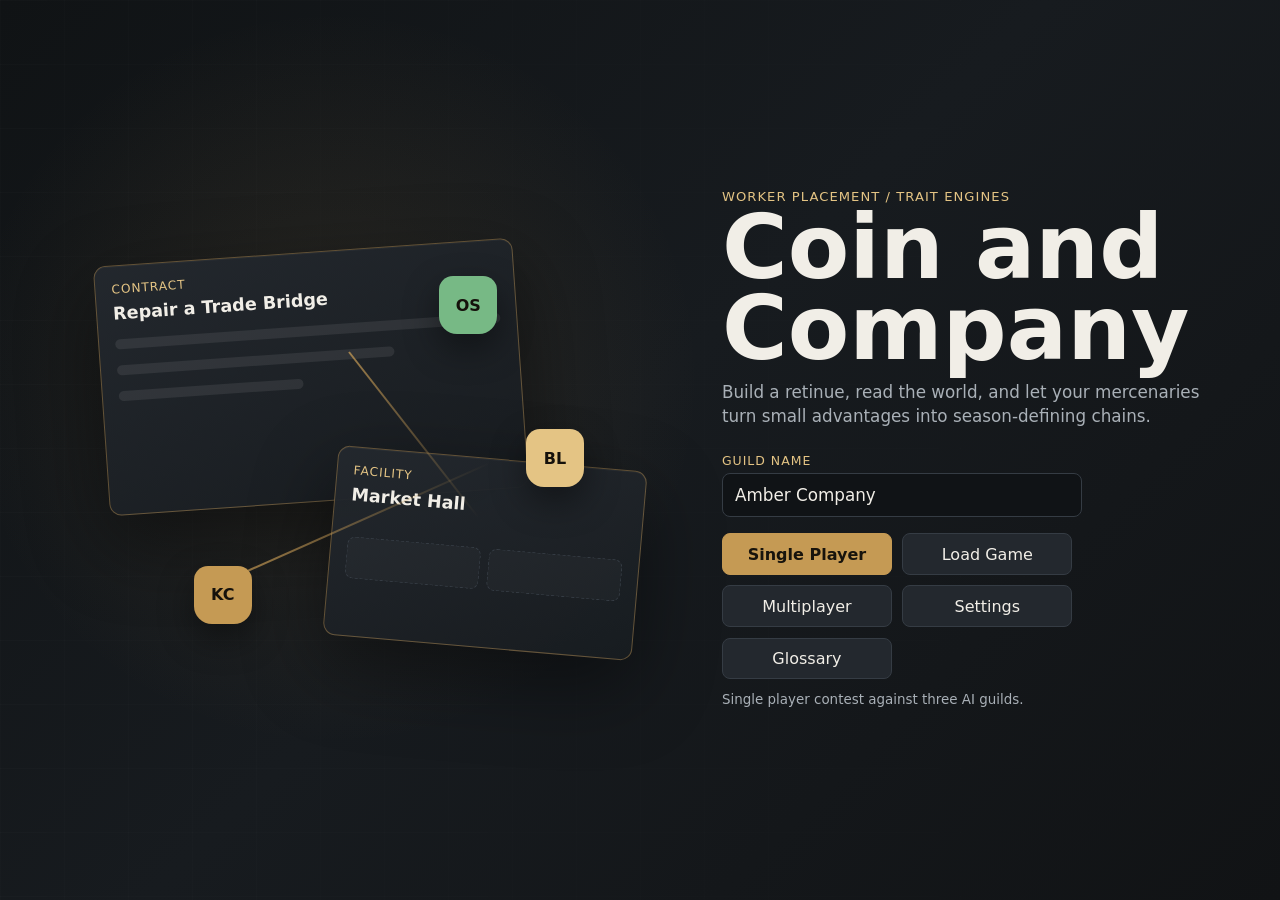
==== index.html @ 24720050 "Initial Coin and Company is a PC based Worker Placement game with engine building mechanics." ====
<!doctype html>
<html lang="en">
<head>
  <meta charset="utf-8">
  <meta name="viewport" content="width=device-width,initial-scale=1">
  <title>Coin and Company</title>
  <link rel="stylesheet" href="style.css">
</head>
<body>
  <section class="entry-screen" id="entryScreen">
    <div class="splash-art" aria-hidden="true">
      <div class="splash-card splash-card-contract">
        <span>Contract</span>
        <strong>Repair a Trade Bridge</strong>
        <i></i><i></i><i></i>
      </div>
      <div class="splash-card splash-card-facility">
        <span>Facility</span>
        <strong>Market Hall</strong>
        <div class="splash-slots"><b></b><b></b></div>
      </div>
      <div class="splash-meeple splash-meeple-a">KC</div>
      <div class="splash-meeple splash-meeple-b">OS</div>
      <div class="splash-meeple splash-meeple-c">BL</div>
      <div class="splash-line splash-line-a"></div>
      <div class="splash-line splash-line-b"></div>
    </div>

    <div class="entry-copy">
      <p class="modal-eyebrow">Worker Placement / Trait Engines</p>
      <h1>Coin and Company</h1>
      <p class="entry-dek">Build a retinue, read the world, and let your mercenaries turn small advantages into season-defining chains.</p>
      <label class="guild-name-field" for="guildNameInput">
        <span>Guild name</span>
        <input id="guildNameInput" type="text" maxlength="28" value="Amber Company" autocomplete="off">
      </label>
      <div class="entry-actions" aria-label="Main menu">
        <button id="singlePlayerBtn" class="primary" type="button">Single Player</button>
        <button id="loadGameBtn" type="button">Load Game</button>
        <button id="multiplayerBtn" type="button">Multiplayer</button>
        <button id="settingsBtn" type="button">Settings</button>
        <button id="glossaryBtn" type="button">Glossary</button>
      </div>
      <p id="entryNote" class="entry-note">Single player contest against three AI guilds.</p>
    </div>

    <div class="entry-panel closed" id="settingsPanel">
      <h2>Settings</h2>
      <div class="settings-list">
        <label>
          <span>AI turn pace</span>
          <select id="aiPaceSelect">
            <option value="250">Fast</option>
            <option value="550" selected>Normal</option>
            <option value="900">Readable</option>
          </select>
        </label>
      </div>
      <p class="entry-note">More settings can live here as the prototype hardens.</p>
    </div>

    <div class="entry-panel closed" id="glossaryPanel">
      <h2>Glossary</h2>
      <div id="glossaryBody" class="glossary-body"></div>
    </div>
  </section>

  <header class="topbar">
    <div class="hud-date">
      <p id="dateLabel">Year 1 - Winter</p>
    </div>
    <div class="hud-center">
      <button id="tavernBtn" class="tavern-button" type="button">Tavern</button>
    </div>
    <div class="top-actions">
      <span id="newGameBtn" class="text-action" role="button" tabindex="0">Menu</span>
    </div>
  </header>

  <main class="board-shell">
    <section class="world-ticker" id="worldGrid"></section>

    <section class="placement-board">
      <section class="panel roster-panel">
        <div class="section-heading">
          <h2>Mercs</h2>
          <span id="humanActionStatus" class="subtle"></span>
        </div>
        <div id="peopleGrid" class="token-grid"></div>
        <div class="recovery-area">
          <div class="recovery-label">Recovery</div>
          <div id="recoveryGrid" class="recovery-slots"></div>
        </div>
      </section>

      <section class="table-board">
        <section class="panel contracts-panel">
          <div id="contractGrid" class="contract-board"></div>
        </section>

        <section class="panel facilities-panel">
          <div id="facilityGrid" class="facility-board"></div>
        </section>
      </section>
    </section>
  </main>

  <aside class="leaderboard-track">
    <div class="leaderboard-head">
      <span>Guilds</span>
      <span id="phaseLabel" class="pill">Setup</span>
    </div>
    <div id="guildGrid" class="guild-grid"></div>
  </aside>

  <button id="advanceBtn" class="primary season-button">Resolve Season</button>

  <section class="detail-overlay closed" id="characterPanel" aria-modal="true" aria-labelledby="characterPanelTitle">
    <div class="detail-modal">
      <div class="tavern-header">
        <div>
          <p class="modal-eyebrow">Mercenary</p>
          <h2 id="characterPanelTitle">Character Sheet</h2>
        </div>
        <span id="characterPanelClose" class="text-action tavern-close" role="button" tabindex="0">Close</span>
      </div>
      <div id="characterPanelBody"></div>
    </div>
  </section>

  <section class="tavern-overlay" id="tavernPanel" aria-modal="true" aria-labelledby="tavernTitle">
    <div class="tavern-modal">
      <div class="tavern-header">
        <div>
          <p id="tavernEyebrow" class="modal-eyebrow">Tavern</p>
          <h2 id="tavernTitle">Choose a Founder</h2>
        </div>
        <span id="tavernClose" class="text-action tavern-close" role="button" tabindex="0">Close</span>
      </div>
      <div id="recruitGrid" class="tavern-grid"></div>
    </div>
  </section>

  <script src="bundle.js"></script>
</body>
</html>
---- style.css ----
:root {
  color-scheme: dark;
  --bg: #111315;
  --panel: #1a1e22;
  --panel-2: #23282e;
  --border: #353c44;
  --text: #f1eee7;
  --muted: #a9b0b7;
  --accent: #c59a54;
  --accent-2: #e4c484;
  --danger: #d56b6b;
  --good: #77b985;
}
* { box-sizing: border-box; }
body { margin: 0; font-family: Inter, system-ui, sans-serif; background: var(--bg); color: var(--text); overflow: hidden; }
button, select { font: inherit; }
button { border: 1px solid var(--border); background: var(--panel-2); color: var(--text); border-radius: 8px; padding: .65rem .85rem; cursor: pointer; }
button:hover:not(:disabled) { border-color: var(--accent); }
button:disabled { opacity: .4; cursor: not-allowed; }
button.primary { background: var(--accent); color: #17130c; border-color: var(--accent); font-weight: 700; }
input { font: inherit; color: var(--text); background: #101316; border: 1px solid var(--border); border-radius: 8px; padding: .68rem .75rem; }
input:focus-visible, select:focus-visible { outline: 1px solid var(--accent); outline-offset: 2px; border-color: var(--accent); }
.entry-screen { position: fixed; inset: 0; z-index: 90; display: grid; grid-template-columns: minmax(360px, 1.1fr) minmax(390px, .9fr); align-items: center; gap: clamp(1.5rem, 4vw, 4rem); padding: clamp(1.25rem, 4vw, 4rem); background: radial-gradient(circle at 26% 42%, rgba(197,154,84,.12), transparent 34%), linear-gradient(135deg, #101315, #171b1f 48%, #111315); overflow: hidden; }
.entry-screen.closed { display: none; }
.entry-screen::before { content: ""; position: absolute; inset: 0; background-image: linear-gradient(rgba(255,255,255,.025) 1px, transparent 1px), linear-gradient(90deg, rgba(255,255,255,.02) 1px, transparent 1px); background-size: 64px 64px; mask-image: linear-gradient(90deg, rgba(0,0,0,.6), rgba(0,0,0,.12)); pointer-events: none; }
.splash-art { position: relative; min-height: min(620px, 72vh); isolation: isolate; }
.splash-card { position: absolute; border: 1px solid rgba(197,154,84,.42); border-radius: 12px; background: linear-gradient(160deg, rgba(35,40,46,.96), rgba(24,28,32,.96)); box-shadow: 0 28px 80px rgba(0,0,0,.45), inset 0 1px 0 rgba(255,255,255,.04); padding: 1rem; }
.splash-card span { display: block; color: var(--accent-2); font-size: .76rem; text-transform: uppercase; letter-spacing: .08em; margin-bottom: .45rem; }
.splash-card strong { display: block; font-size: 1.1rem; line-height: 1.15; }
.splash-card-contract { left: 8%; top: 18%; width: min(420px, 70%); min-height: 250px; transform: rotate(-4deg); }
.splash-card-contract i { display: block; height: 10px; margin-top: 1rem; border-radius: 999px; background: rgba(255,255,255,.08); }
.splash-card-contract i:nth-of-type(2) { width: 72%; }
.splash-card-contract i:nth-of-type(3) { width: 48%; }
.splash-card-facility { right: 5%; bottom: 18%; width: min(310px, 56%); min-height: 190px; transform: rotate(5deg); }
.splash-slots { display: grid; grid-template-columns: repeat(2, 1fr); gap: .55rem; margin-top: 2rem; }
.splash-slots b { height: 42px; border: 1px dashed var(--border); border-radius: 8px; background: rgba(255,255,255,.025); }
.splash-meeple { position: absolute; z-index: 2; display: flex; align-items: center; justify-content: center; width: 58px; height: 58px; border-radius: 14px 14px 18px 18px; color: #15110b; background: var(--accent); font-weight: 900; box-shadow: 0 14px 35px rgba(0,0,0,.42); }
.splash-meeple-a { left: 23%; bottom: 22%; }
.splash-meeple-b { right: 28%; top: 22%; background: #77b985; }
.splash-meeple-c { right: 14%; bottom: 44%; background: #e4c484; }
.splash-line { position: absolute; height: 2px; transform-origin: left center; background: linear-gradient(90deg, rgba(197,154,84,.75), transparent); }
.splash-line-a { left: 31%; bottom: 30%; width: 270px; transform: rotate(-24deg); }
.splash-line-b { right: 18%; top: 34%; width: 210px; transform: rotate(52deg); }
.entry-copy { position: relative; z-index: 1; max-width: 570px; justify-self: start; }
.entry-copy h1 { font-size: clamp(3rem, 7vw, 6.5rem); line-height: .9; margin-bottom: .75rem; }
.entry-dek { color: var(--muted); font-size: 1.05rem; line-height: 1.45; max-width: 35rem; }
.guild-name-field { display: grid; gap: .35rem; margin: 1.5rem 0 1rem; color: var(--accent-2); font-size: .78rem; text-transform: uppercase; letter-spacing: .08em; }
.guild-name-field input { max-width: 360px; font-size: 1.05rem; text-transform: none; letter-spacing: 0; }
.entry-actions { display: grid; grid-template-columns: repeat(2, minmax(0, 170px)); gap: .65rem; margin-top: 1rem; }
.entry-note { color: var(--muted); font-size: .84rem; margin: .8rem 0 0; min-height: 1.2rem; }
.entry-panel { position: absolute; z-index: 2; right: clamp(1rem, 4vw, 4rem); bottom: clamp(1rem, 4vw, 3rem); width: min(560px, calc(100vw - 2rem)); max-height: min(520px, calc(100vh - 2rem)); overflow: auto; border: 1px solid var(--border); border-radius: 12px; background: rgba(23,27,31,.96); box-shadow: 0 22px 70px rgba(0,0,0,.46); padding: 1rem; }
.entry-panel.closed { display: none; }
.entry-panel h2 { font-size: 1rem; margin-bottom: .75rem; color: var(--accent-2); text-transform: uppercase; letter-spacing: .06em; }
.settings-list label { display: flex; align-items: center; justify-content: space-between; gap: 1rem; color: var(--muted); }
.settings-list select { min-width: 150px; border: 1px solid var(--border); border-radius: 8px; background: #101316; color: var(--text); padding: .55rem .65rem; }
.glossary-body { display: grid; gap: .9rem; }
.glossary-body section { border-top: 1px solid rgba(255,255,255,.06); padding-top: .75rem; }
.glossary-body section:first-child { border-top: 0; padding-top: 0; }
.glossary-body h3 { font-size: .88rem; color: var(--accent-2); margin-bottom: .45rem; }
.glossary-body p { color: var(--muted); font-size: .84rem; line-height: 1.35; margin-bottom: .45rem; }
.glossary-body ul { list-style: none; margin: 0; padding: 0; display: grid; grid-template-columns: repeat(2, minmax(0,1fr)); gap: .4rem; }
.glossary-body li { border: 1px solid rgba(255,255,255,.06); border-radius: 8px; background: rgba(255,255,255,.025); padding: .45rem .5rem; }
.glossary-body li strong { display: block; font-size: .78rem; margin-bottom: .16rem; }
.glossary-body li span { display: block; color: var(--muted); font-size: .72rem; line-height: 1.25; }
.topbar { position: sticky; top: 0; z-index: 5; display: grid; grid-template-columns: 1fr auto 1fr; align-items: center; gap: .75rem; min-height: 42px; padding: .28rem .75rem; background: rgba(17,19,21,.96); border-bottom: 1px solid var(--border); }
h1,h2,h3,p { margin-top: 0; }
h1 { margin-bottom: .2rem; font-size: 1.55rem; }
#dateLabel { color: var(--text); margin-bottom: 0; font-weight: 700; font-size: .9rem; }
.hud-date { min-width: 0; }
.hud-center { justify-self: center; }
.top-actions { display: flex; justify-content: flex-end; align-items: center; gap: .5rem; }
.top-actions .text-action { margin: 0; }
.tavern-button { justify-self: center; min-width: 112px; background: var(--panel-2); color: var(--accent-2); font-weight: 700; position: relative; text-transform: uppercase; font-size: .74rem; letter-spacing: .06em; padding: .42rem .7rem; }
.tavern-button.has-new::after { content: ""; position: absolute; right: .55rem; top: .45rem; width: .5rem; height: .5rem; border-radius: 999px; background: var(--danger); box-shadow: 0 0 0 3px rgba(213,107,107,.14); }
.board-shell { height: calc(100vh - 42px); display: grid; grid-template-rows: 34px minmax(0, 1fr); gap: .55rem; padding: .55rem .65rem 4.15rem; overflow: hidden; }
.placement-board { display: grid; grid-template-columns: 72px minmax(840px, 1fr); gap: .55rem; min-height: 0; }
.table-board { display: grid; grid-template-rows: minmax(0, 1fr) 220px; gap: .55rem; min-height: 0; }
.panel { background: var(--panel); border: 1px solid var(--border); border-radius: 10px; padding: 1rem; margin-bottom: 1rem; }
.board-shell .panel { margin-bottom: 0; min-height: 0; overflow: hidden; }
.tavern-overlay { position: fixed; inset: 0; z-index: 30; display: flex; align-items: center; justify-content: center; padding: 1.25rem; background: rgba(7,8,10,.72); backdrop-filter: blur(3px); }
.tavern-overlay.closed { display: none; }
.tavern-modal { width: min(920px, 100%); max-height: min(760px, calc(100vh - 48px)); display: flex; flex-direction: column; background: #171b1f; border: 1px solid var(--accent); border-radius: 12px; box-shadow: 0 24px 80px rgba(0,0,0,.55); padding: 1rem; }
.tavern-header { display: flex; align-items: flex-start; justify-content: space-between; gap: 1rem; padding: .2rem .25rem .9rem; border-bottom: 1px solid var(--border); margin-bottom: .9rem; }
.tavern-header h2 { margin-bottom: 0; font-size: 1.55rem; }
.modal-eyebrow { margin-bottom: .2rem; color: var(--accent-2); font-size: .82rem; text-transform: uppercase; letter-spacing: .08em; }
.tavern-close { margin-top: .15rem; }
.tavern-grid { display: grid; grid-template-columns: repeat(auto-fit, minmax(210px, 1fr)); gap: .75rem; overflow: auto; padding: .1rem .2rem .2rem; }
.tavern-grid .merc-token { min-height: 128px; display: flex; flex-direction: column; gap: .15rem; border-color: rgba(197,154,84,.45); cursor: pointer; }
.tavern-grid .merc-token:hover, .tavern-grid .merc-token:focus-visible { border-color: var(--accent); outline: none; background: #293039; }
.tavern-grid .merc-token strong { font-size: .92rem; text-align: left; }
.tavern-grid .merc-token .token-meta { display: block; text-align: left; }
.tavern-grid .token-meta:last-child { margin-top: auto; color: var(--accent-2); font-weight: 700; }
.section-heading { display: flex; align-items: center; justify-content: space-between; gap: .5rem; margin-bottom: .5rem; }
.section-heading h2 { margin-bottom: 0; font-size: .98rem; }
.subtle { color: var(--muted); font-size: .75rem; }
.pill, .status-badge, .risk-badge, .contract-chip { display: inline-block; border: 1px solid var(--border); border-radius: 999px; padding: .2rem .55rem; font-size: .78rem; color: var(--muted); }
.world-ticker { min-height: 0; display: flex; align-items: center; gap: .55rem; overflow: hidden; border: 1px solid var(--border); border-radius: 999px; background: rgba(255,255,255,.028); padding: .25rem .6rem; }
.world-card { flex: 0 0 auto; display: flex; align-items: center; gap: .4rem; border-right: 1px solid var(--border); padding-right: .65rem; color: var(--muted); font-size: .82rem; white-space: nowrap; }
.world-card:last-child { border-right: 0; }
.world-card strong { color: var(--text); font-size: .82rem; }
.world-card span { color: var(--muted); }
.leaderboard-track { position: fixed; left: .65rem; bottom: .55rem; z-index: 6; width: min(1060px, calc(100vw - 230px)); display: grid; grid-template-columns: 72px minmax(0,1fr); align-items: center; gap: .4rem; padding: .36rem .45rem; background: rgba(17,19,21,.96); border: 1px solid var(--border); border-radius: 8px; box-shadow: 0 10px 28px rgba(0,0,0,.34); }
.leaderboard-head { display: flex; flex-direction: column; gap: .18rem; color: var(--muted); font-size: .68rem; text-transform: uppercase; letter-spacing: .05em; }
.guild-grid { display: grid; grid-template-columns: repeat(4, minmax(0,1fr)); gap: .4rem; }
.guild-card { background: var(--panel-2); border: 1px solid var(--border); border-radius: 8px; padding: .32rem .45rem; min-width: 0; cursor: pointer; }
.guild-card:hover, .guild-card:focus-visible { border-color: var(--accent-2); outline: none; background: #293039; }
.guild-card.human { border-color: var(--accent); }
.guild-card.acting { border-color: var(--accent-2); box-shadow: inset 0 0 0 1px rgba(231,203,135,.38), 0 0 18px rgba(197,154,84,.18); }
.guild-card h3 { margin-bottom: .18rem; font-size: .74rem; white-space: nowrap; overflow: hidden; text-overflow: ellipsis; }
.guild-identity { color: var(--accent-2); font-size: .66rem; line-height: 1; white-space: nowrap; overflow: hidden; text-overflow: ellipsis; margin-bottom: .2rem; }
.guild-score { display: grid; grid-template-columns: repeat(5, minmax(0, 1fr)); gap: .16rem; color: var(--muted); font-size: .66rem; }
.guild-score strong { display: inline; color: var(--text); font-size: .76rem; line-height: 1; margin-right: .1rem; }
.token-grid { display: grid; grid-template-columns: 1fr; align-content: start; gap: .38rem; overflow: auto; min-height: 0; padding-right: .05rem; }
.token-grid.return-drop { border-radius: 8px; transition: background .12s ease, outline-color .12s ease; }
.token-grid.return-drop.over { outline: 1px dashed var(--accent); outline-offset: 3px; background: rgba(197,154,84,.08); }
.merc-token { border: 1px solid var(--border); background: var(--panel-2); border-radius: 8px; padding: .38rem .28rem; cursor: grab; text-align: center; min-height: 46px; }
.merc-token:active { cursor: grabbing; }
.merc-token.assigned { opacity: .62; border-color: var(--accent); }
.merc-token.locked { cursor: default; border-style: solid; opacity: .78; }
.merc-token.dead { opacity: .5; cursor: default; }
.merc-token strong { display: block; font-size: 1.15rem; line-height: 1; }
.merc-token .token-meta { display: none; }
.roster-panel { padding: .5rem .36rem; gap: .45rem; }
.contracts-panel, .facilities-panel, .roster-panel { display: flex; flex-direction: column; }
.contracts-panel, .facilities-panel { padding: .65rem; }
.recovery-area { border-top: 1px solid var(--border); padding-top: .55rem; margin-top: auto; }
.recovery-label { color: var(--muted); font-size: .66rem; text-transform: uppercase; letter-spacing: .05em; margin-bottom: .3rem; }
.recovery-slots { display: grid; grid-template-columns: 1fr; gap: .38rem; }
.recovery-slot { width: 100%; min-height: 46px; aspect-ratio: 1 / .72; border-style: solid; border-radius: 8px; font-weight: 800; color: var(--text); background: var(--panel-2); }
.recovery-slot .slot-worker { display: block; font-size: 1.15rem; line-height: 1; }
.contract-board { display: grid; grid-template-columns: repeat(3, minmax(0, 1fr)); grid-auto-rows: minmax(185px, 1fr); gap: .6rem; overflow: hidden; min-height: 0; }
.facility-board { display: grid; grid-template-columns: repeat(4, minmax(0,1fr)); grid-template-rows: repeat(2, minmax(0, 1fr)); gap: .45rem; overflow: hidden; min-height: 0; }
.contract-tile { position: relative; isolation: isolate; display: flex; flex-direction: column; min-height: 0; background: radial-gradient(circle at 0 0, rgba(var(--pool-a, 197, 154, 84), .16), transparent 42%), radial-gradient(circle at 100% 100%, rgba(var(--pool-b, 197, 154, 84), .13), transparent 46%), var(--panel-2); border: 1px solid rgba(var(--pool-a, 197, 154, 84), .24); border-radius: 10px; padding: .7rem; box-shadow: inset 0 1px 0 rgba(255,255,255,.025); }
.contract-tile::before { content: ""; position: absolute; inset: 0; z-index: -1; border-radius: inherit; background: linear-gradient(135deg, rgba(var(--pool-a, 197, 154, 84), .08), transparent 34%, transparent 66%, rgba(var(--pool-b, 197, 154, 84), .07)); pointer-events: none; }
.facility-tile { display: grid; grid-template-rows: auto auto minmax(0, 1fr); min-height: 0; background: var(--panel-2); border: 1px solid var(--border); border-radius: 10px; padding: .5rem; box-shadow: inset 0 1px 0 rgba(255,255,255,.025); }
.contract-tile h3 { font-size: .92rem; margin-bottom: .12rem; line-height: 1.16; }
.contract-meta { flex: 0 0 auto; display: grid; gap: .22rem; justify-items: end; align-content: start; max-width: 118px; }
.contract-meta .risk-badge, .contract-meta .contract-chip { max-width: 100%; text-align: center; white-space: nowrap; font-size: .7rem; line-height: 1; padding: .22rem .48rem; background: rgba(255,255,255,.025); }
.contract-meta .risk-badge { color: var(--accent-2); border-color: rgba(197,154,84,.38); }
.facility-top { display: flex; align-items: center; justify-content: space-between; gap: .35rem; min-width: 0; }
.facility-top span { color: var(--accent-2); font-size: .72rem; font-weight: 800; }
.facility-tile h3 { font-size: .78rem; line-height: 1.05; min-height: .85rem; margin-bottom: .08rem; white-space: nowrap; overflow: hidden; text-overflow: ellipsis; }
.contract-tile p, .facility-tile p { font-size: .76rem; color: var(--muted); margin-bottom: .36rem; line-height: 1.18; }
.contract-tile .description { display: block; }
.facility-tile p { margin-bottom: .24rem; white-space: nowrap; overflow: hidden; text-overflow: ellipsis; }
.facility-note { color: var(--muted); font-size: .66rem; margin-bottom: .22rem; }
.requirements { font-size: .76rem; color: var(--muted); margin-bottom: .42rem; line-height: 1.2; }
.contract-mini { display: grid; grid-template-columns: repeat(3,1fr); gap: .35rem; font-size: .76rem; color: var(--muted); margin-bottom: .42rem; }
.contract-mini span:last-child { color: var(--accent-2); font-weight: 700; text-align: right; }
.preview-team { color: var(--accent-2); font-size: .72rem; min-height: 1rem; margin: -.2rem 0 .35rem; white-space: nowrap; overflow: hidden; text-overflow: ellipsis; }
.slot-row { display: grid; grid-template-columns: repeat(3, minmax(0,1fr)); gap: .35rem; margin-top: auto; }
.facility-tile .slot-row { grid-template-columns: repeat(2, minmax(0,1fr)); gap: .3rem; }
.facility-tile .worker-slot { min-height: 28px; }
.worker-slot { min-height: 34px; border: 1px dashed var(--border); border-radius: 8px; display: flex; align-items: center; justify-content: center; padding: .22rem; color: var(--muted); font-size: .72rem; text-align: center; background: rgba(255,255,255,.025); }
.worker-slot.over { border-color: var(--accent); background: rgba(197,154,84,.12); }
.worker-slot.locked { border-style: solid; border-color: rgba(197,154,84,.5); }
.slot-worker { color: var(--text); }
.slot-worker[draggable="true"] { cursor: grab; }
.slot-worker[draggable="true"]:active { cursor: grabbing; }
.occupants { display: flex; flex-wrap: wrap; gap: .25rem; margin-top: .45rem; min-height: 1.25rem; }
.occupant-pill { border: 1px solid var(--border); border-radius: 999px; padding: .12rem .4rem; font-size: .72rem; color: var(--muted); }
.detail-overlay { position: fixed; inset: 0; z-index: 35; display: flex; align-items: center; justify-content: center; padding: 1rem; background: rgba(7,8,10,.65); backdrop-filter: blur(2px); }
.detail-overlay.closed { display: none; }
.detail-modal { width: min(720px, 100%); max-height: calc(100vh - 40px); overflow: auto; background: #171b1f; border: 1px solid var(--accent); border-radius: 12px; box-shadow: 0 24px 80px rgba(0,0,0,.55); padding: 1rem; }
.game-card { background: var(--panel-2); border: 1px solid var(--border); border-radius: 10px; padding: .85rem; }
.card-header { display: flex; justify-content: space-between; gap: .75rem; }
.card-header > div:first-child { min-width: 0; }
.card-header h3 { margin-bottom: .2rem; font-size: 1rem; }
.archetype,.contract-type { color: var(--muted); margin-bottom: .5rem; font-size: .88rem; }
.traits { display: flex; flex-wrap: wrap; gap: .35rem; margin: .65rem 0; }
.trait { border-radius: 999px; background: rgba(197,154,84,.12); color: var(--accent-2); padding: .18rem .45rem; font-size: .76rem; }
.trait-choice-grid { display: grid; gap: .5rem; margin-top: .85rem; }
.trait-choice { border: 1px solid var(--border); border-radius: 8px; background: var(--panel-2); padding: .65rem .75rem; cursor: pointer; }
.trait-choice:hover, .trait-choice:focus-visible { border-color: var(--accent); outline: none; }
.trait-choice.keep { color: var(--muted); }
.trait-choice.danger-choice { border-color: rgba(213,107,107,.35); color: #f0b0b0; }
.trait-choice.danger-choice:hover, .trait-choice.danger-choice:focus-visible { border-color: var(--danger); }
.conditions { display: flex; flex-wrap: wrap; gap: .35rem; margin: -.25rem 0 .65rem; }
.condition { border-radius: 999px; background: rgba(213,107,107,.13); color: #f0b0b0; border: 1px solid rgba(213,107,107,.35); padding: .18rem .45rem; font-size: .76rem; }
.has-tip { touch-action: manipulation; }
.has-tip:hover, .has-tip:focus-visible { outline: 1px solid var(--accent); outline-offset: 2px; }
.game-tooltip { position: fixed; z-index: 80; max-width: min(360px, calc(100vw - 24px)); background: #0e1012; color: var(--text); border: 1px solid var(--accent); border-radius: 8px; padding: .7rem .8rem; box-shadow: 0 16px 40px rgba(0,0,0,.45); font-size: .86rem; line-height: 1.35; pointer-events: none; opacity: 0; transform: translateY(4px); transition: opacity .12s ease, transform .12s ease; white-space: pre-line; }
.game-tooltip.visible { opacity: 1; transform: translateY(0); }
.game-tooltip strong { display: block; margin-bottom: .25rem; color: var(--accent-2); }
.stats { display: grid; grid-template-columns: 1fr auto; gap: .25rem .5rem; font-size: .86rem; }
.stats dt { color: var(--muted); }
.stats dd { margin: 0; text-align: right; }
.character-card .stats dd { min-width: 0; max-width: 360px; overflow-wrap: anywhere; }
.guild-inspection-summary { display: grid; grid-template-columns: repeat(5, minmax(0,1fr)); gap: .35rem; color: var(--muted); font-size: .78rem; }
.guild-inspection-summary span { border: 1px solid rgba(255,255,255,.06); border-radius: 8px; background: rgba(255,255,255,.025); padding: .45rem .5rem; }
.guild-inspection-summary strong { display: block; color: var(--text); font-size: 1rem; line-height: 1; margin-bottom: .12rem; }
.guild-inspection-meta { display: flex; flex-wrap: wrap; gap: .4rem; margin: .65rem 0 .75rem; color: var(--accent-2); font-size: .78rem; }
.guild-inspection-meta span { border: 1px solid rgba(197,154,84,.26); border-radius: 999px; padding: .14rem .45rem; background: rgba(197,154,84,.08); }
.guild-roster-list { display: grid; gap: .45rem; }
.guild-roster-row { display: grid; grid-template-columns: minmax(0,1fr) minmax(120px, 32%); gap: .65rem; align-items: start; border: 1px solid var(--border); border-radius: 8px; background: rgba(255,255,255,.025); padding: .55rem .6rem; cursor: pointer; }
.guild-roster-row:hover, .guild-roster-row:focus-visible { border-color: var(--accent); background: #293039; outline: none; }
.guild-roster-row.dead { opacity: .62; }
.guild-roster-row strong { display: block; font-size: .9rem; margin-bottom: .12rem; }
.guild-roster-row p { margin: 0; color: var(--muted); font-size: .78rem; line-height: 1.2; }
.guild-row-traits { display: flex; flex-wrap: wrap; gap: .25rem; margin-top: .38rem; }
.guild-row-traits .trait { font-size: .7rem; padding: .14rem .38rem; }
.guild-roster-conditions { margin-top: .38rem !important; color: #f0b0b0 !important; }
.guild-roster-status { color: var(--accent-2); font-size: .76rem; line-height: 1.25; text-align: right; overflow-wrap: anywhere; }
.history { color: var(--muted); font-size: .82rem; margin: .7rem 0 0; }
.engine-rules, .dismissal-actions { margin-top: .85rem; border-top: 1px solid var(--border); padding-top: .75rem; }
.engine-rules h4, .dismissal-actions h4 { margin: 0 0 .55rem; font-size: .86rem; color: var(--accent-2); text-transform: uppercase; letter-spacing: .05em; }
.dismissal-actions p { color: var(--muted); font-size: .8rem; line-height: 1.25; margin-bottom: .55rem; }
.engine-rule { border: 1px solid rgba(255,255,255,.06); border-radius: 8px; background: rgba(255,255,255,.025); padding: .55rem .6rem; margin-bottom: .45rem; }
.engine-rule strong { display: block; font-size: .84rem; color: var(--text); }
.engine-rule span { display: block; color: var(--accent-2); font-size: .72rem; margin: .12rem 0 .22rem; }
.engine-rule p { margin: 0; color: var(--muted); font-size: .8rem; line-height: 1.25; }
.recap-card .history { margin-top: 0; color: var(--text); }
.recap-pills { display: flex; flex-wrap: wrap; gap: .35rem; margin: .65rem 0; }
.recap-pills span { border: 1px solid rgba(197,154,84,.45); border-radius: 999px; color: var(--accent-2); padding: .16rem .45rem; font-size: .75rem; }
.recap-list { display: grid; gap: .45rem; margin-top: .65rem; }
.recap-line { margin: 0; padding: .5rem .6rem; border-left: 3px solid var(--border); background: rgba(255,255,255,.03); border-radius: 6px; font-size: .82rem; line-height: 1.25; }
.recap-line span { display: block; color: var(--muted); font-size: .7rem; margin-bottom: .16rem; }
.recap-line.good { border-left-color: var(--good); }
.recap-line.bad { border-left-color: var(--danger); }
.recap-line.train, .recap-line.rest { border-left-color: var(--accent); }
.empty { color: var(--muted); font-style: italic; }
.text-action { color: var(--accent-2); cursor: pointer; margin: .6rem 0 0; font-size: .86rem; }
.text-action:hover, .text-action:focus-visible { text-decoration: underline; outline: none; }
.season-button { position: fixed; right: .65rem; bottom: .55rem; z-index: 7; min-width: 190px; min-height: 48px; box-shadow: 0 12px 36px rgba(0,0,0,.38); }
@media (max-width: 1100px) { body { overflow: auto; } .entry-screen { grid-template-columns: 1fr; align-content: start; overflow: auto; } .splash-art { min-height: 320px; order: 2; opacity: .85; } .entry-copy { order: 1; } .entry-panel { position: relative; right: auto; bottom: auto; width: 100%; order: 3; } .topbar { grid-template-columns: 1fr auto 1fr; position: static; } .hud-center, .top-actions { justify-self: stretch; justify-content: center; } .board-shell { height: auto; overflow: visible; padding-bottom: 1rem; } .placement-board { grid-template-columns: 1fr; } .table-board { grid-template-rows: auto auto; } .guild-grid { grid-template-columns: repeat(2,1fr); } .contract-board, .facility-board { grid-template-columns: 1fr; overflow: visible; } .leaderboard-track { position: static; width: auto; margin: .75rem; grid-template-columns: 1fr; } .season-button { position: static; width: calc(100% - 1.5rem); margin: 0 .75rem .75rem; } }
@media (max-width: 620px) { .entry-actions { grid-template-columns: 1fr; } .entry-copy h1 { font-size: 3.2rem; } .splash-art { display: none; } .glossary-body ul { grid-template-columns: 1fr; } .guild-grid { grid-template-columns: 1fr; } .world-ticker { overflow: auto; border-radius: 10px; } .topbar { gap: .5rem; } }
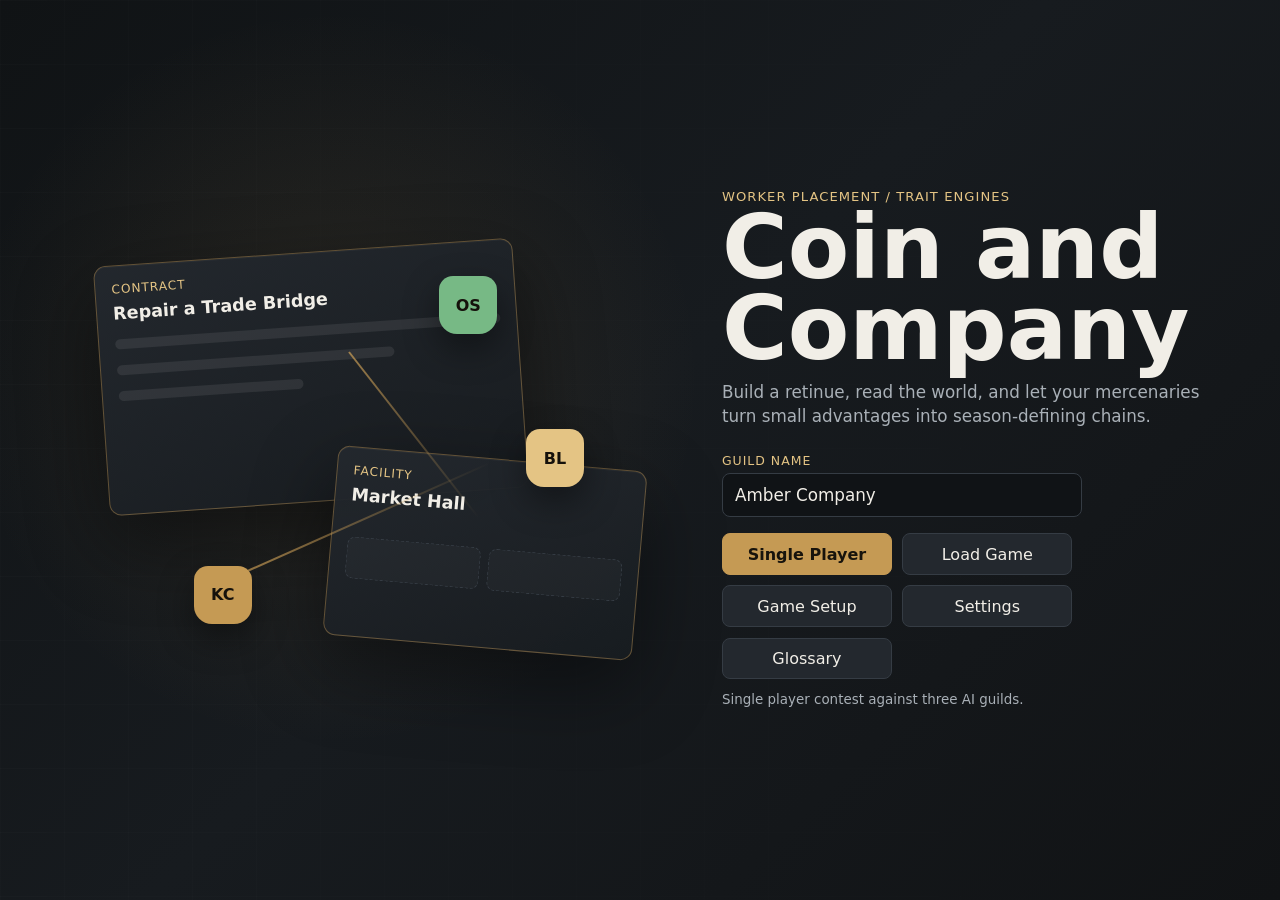
==== commit 1e7e7f36: "Huge Refactor Game Design pivot" ====
--- a/index.html
+++ b/index.html
@@ -37,11 +37,49 @@
       <div class="entry-actions" aria-label="Main menu">
         <button id="singlePlayerBtn" class="primary" type="button">Single Player</button>
         <button id="loadGameBtn" type="button">Load Game</button>
-        <button id="multiplayerBtn" type="button">Multiplayer</button>
+        <button id="multiplayerBtn" type="button">Game Setup</button>
         <button id="settingsBtn" type="button">Settings</button>
         <button id="glossaryBtn" type="button">Glossary</button>
       </div>
       <p id="entryNote" class="entry-note">Single player contest against three AI guilds.</p>
+    </div>
+
+    <div class="entry-panel closed" id="gameSetupPanel">
+      <div class="setup-head">
+        <h2>Game Setup</h2>
+        <button id="startCustomGameBtn" class="primary" type="button">Start Game</button>
+      </div>
+      <div class="setup-controls">
+        <label>
+          <span>Format</span>
+          <select id="setupModeSelect">
+            <option value="ffa">FFA</option>
+            <option value="teams">Teams</option>
+          </select>
+        </label>
+        <label>
+          <span>Players</span>
+          <select id="setupPlayerCountSelect">
+            <option value="2">2</option>
+            <option value="3">3</option>
+            <option value="4" selected>4</option>
+            <option value="5">5</option>
+            <option value="6">6</option>
+            <option value="7">7</option>
+            <option value="8">8</option>
+          </select>
+        </label>
+        <label>
+          <span>Contracts</span>
+          <select id="setupContractSelect">
+            <option value="0.75">Tight</option>
+            <option value="1" selected>Normal</option>
+            <option value="1.25">Open</option>
+          </select>
+        </label>
+      </div>
+      <div id="setupPlayerRows" class="setup-player-list"></div>
+      <p id="setupSummary" class="entry-note"></p>
     </div>
 
     <div class="entry-panel closed" id="settingsPanel">
@@ -79,6 +117,7 @@
 
   <main class="board-shell">
     <section class="world-ticker" id="worldGrid"></section>
+    <section class="ai-activity-strip" id="aiActivityStrip" aria-live="polite"></section>
 
     <section class="placement-board">
       <section class="panel roster-panel">
@@ -113,14 +152,19 @@
     <div id="guildGrid" class="guild-grid"></div>
   </aside>
 
+  <div id="aiThinking" class="ai-thinking closed" role="status" aria-live="polite">
+    <span class="ai-thinking-spinner" aria-hidden="true"></span>
+    <span class="ai-thinking-copy">AI thinking...</span>
+  </div>
   <button id="advanceBtn" class="primary season-button">Resolve Season</button>
 
   <section class="detail-overlay closed" id="characterPanel" aria-modal="true" aria-labelledby="characterPanelTitle">
     <div class="detail-modal">
       <div class="tavern-header">
         <div>
-          <p class="modal-eyebrow">Mercenary</p>
+          <p id="characterPanelEyebrow" class="modal-eyebrow">Mercenary</p>
           <h2 id="characterPanelTitle">Character Sheet</h2>
+          <p id="characterPanelSubtitle" class="modal-subtitle"></p>
         </div>
         <span id="characterPanelClose" class="text-action tavern-close" role="button" tabindex="0">Close</span>
       </div>
@@ -141,6 +185,6 @@
     </div>
   </section>
 
-  <script src="bundle.js"></script>
+  <script type="module" src="bundle.js"></script>
 </body>
 </html>
--- a/style.css
+++ b/style.css
@@ -10,6 +10,8 @@
   --accent-2: #e4c484;
   --danger: #d56b6b;
   --good: #77b985;
+  --merc-token-width: 58px;
+  --merc-token-height: 46px;
 }
 * { box-sizing: border-box; }
 body { margin: 0; font-family: Inter, system-ui, sans-serif; background: var(--bg); color: var(--text); overflow: hidden; }
@@ -53,6 +55,16 @@
 .entry-panel h2 { font-size: 1rem; margin-bottom: .75rem; color: var(--accent-2); text-transform: uppercase; letter-spacing: .06em; }
 .settings-list label { display: flex; align-items: center; justify-content: space-between; gap: 1rem; color: var(--muted); }
 .settings-list select { min-width: 150px; border: 1px solid var(--border); border-radius: 8px; background: #101316; color: var(--text); padding: .55rem .65rem; }
+.setup-head { display: flex; align-items: center; justify-content: space-between; gap: .75rem; margin-bottom: .75rem; }
+.setup-head h2 { margin-bottom: 0; }
+.setup-controls { display: grid; grid-template-columns: repeat(3, minmax(0,1fr)); gap: .55rem; margin-bottom: .75rem; }
+.setup-controls label { display: grid; gap: .25rem; color: var(--muted); font-size: .72rem; text-transform: uppercase; letter-spacing: .06em; }
+.setup-controls select, .setup-player-row select { width: 100%; min-width: 0; border: 1px solid var(--border); border-radius: 8px; background: #101316; color: var(--text); padding: .5rem .55rem; }
+.setup-player-list { display: grid; gap: .4rem; }
+.setup-player-row { display: grid; grid-template-columns: 34px minmax(120px, 1.2fr) minmax(72px, .55fr) minmax(82px, .65fr) minmax(94px, .75fr) minmax(120px, .95fr); gap: .35rem; align-items: center; border: 1px solid rgba(255,255,255,.07); border-radius: 8px; background: rgba(255,255,255,.025); padding: .4rem; }
+.setup-player-row strong { color: var(--accent-2); font-size: .76rem; text-align: center; }
+.setup-player-row input { min-width: 0; padding: .5rem .55rem; }
+.setup-player-row select:disabled { opacity: .5; }
 .glossary-body { display: grid; gap: .9rem; }
 .glossary-body section { border-top: 1px solid rgba(255,255,255,.06); padding-top: .75rem; }
 .glossary-body section:first-child { border-top: 0; padding-top: 0; }
@@ -72,9 +84,9 @@
 .top-actions .text-action { margin: 0; }
 .tavern-button { justify-self: center; min-width: 112px; background: var(--panel-2); color: var(--accent-2); font-weight: 700; position: relative; text-transform: uppercase; font-size: .74rem; letter-spacing: .06em; padding: .42rem .7rem; }
 .tavern-button.has-new::after { content: ""; position: absolute; right: .55rem; top: .45rem; width: .5rem; height: .5rem; border-radius: 999px; background: var(--danger); box-shadow: 0 0 0 3px rgba(213,107,107,.14); }
-.board-shell { height: calc(100vh - 42px); display: grid; grid-template-rows: 34px minmax(0, 1fr); gap: .55rem; padding: .55rem .65rem 4.15rem; overflow: hidden; }
+.board-shell { height: calc(100vh - 42px); display: grid; grid-template-rows: 34px 44px minmax(0, 1fr); gap: .55rem; padding: .55rem .65rem 6.35rem; overflow: hidden; }
 .placement-board { display: grid; grid-template-columns: 72px minmax(840px, 1fr); gap: .55rem; min-height: 0; }
-.table-board { display: grid; grid-template-rows: minmax(0, 1fr) 220px; gap: .55rem; min-height: 0; }
+.table-board { display: grid; grid-template-rows: minmax(0, 1fr) 200px; gap: .55rem; min-height: 0; }
 .panel { background: var(--panel); border: 1px solid var(--border); border-radius: 10px; padding: 1rem; margin-bottom: 1rem; }
 .board-shell .panel { margin-bottom: 0; min-height: 0; overflow: hidden; }
 .tavern-overlay { position: fixed; inset: 0; z-index: 30; display: flex; align-items: center; justify-content: center; padding: 1.25rem; background: rgba(7,8,10,.72); backdrop-filter: blur(3px); }
@@ -90,6 +102,13 @@
 .tavern-grid .merc-token strong { font-size: .92rem; text-align: left; }
 .tavern-grid .merc-token .token-meta { display: block; text-align: left; }
 .tavern-grid .token-meta:last-child { margin-top: auto; color: var(--accent-2); font-weight: 700; }
+.founder-world-intro { grid-column: 1 / -1; border-bottom: 1px solid var(--border); padding: .1rem .1rem .9rem; margin-bottom: .1rem; }
+.founder-world-intro h3 { font-size: 1.28rem; margin-bottom: .35rem; color: var(--text); }
+.founder-world-intro h4 { margin-top: .65rem; margin-bottom: 0; color: var(--accent-2); font-size: .86rem; text-transform: uppercase; letter-spacing: .06em; }
+.founder-world-intro p { color: var(--muted); line-height: 1.35; margin-bottom: .42rem; max-width: 78ch; }
+.founder-world-intro strong { color: var(--text); }
+.world-pressure-list { display: flex; flex-wrap: wrap; gap: .32rem; margin: .55rem 0 .5rem; }
+.world-pressure-list span { border: 1px solid rgba(255,255,255,.08); border-radius: 999px; padding: .16rem .45rem; color: var(--muted); background: rgba(255,255,255,.025); font-size: .72rem; }
 .section-heading { display: flex; align-items: center; justify-content: space-between; gap: .5rem; margin-bottom: .5rem; }
 .section-heading h2 { margin-bottom: 0; font-size: .98rem; }
 .subtle { color: var(--muted); font-size: .75rem; }
@@ -99,7 +118,19 @@
 .world-card:last-child { border-right: 0; }
 .world-card strong { color: var(--text); font-size: .82rem; }
 .world-card span { color: var(--muted); }
-.leaderboard-track { position: fixed; left: .65rem; bottom: .55rem; z-index: 6; width: min(1060px, calc(100vw - 230px)); display: grid; grid-template-columns: 72px minmax(0,1fr); align-items: center; gap: .4rem; padding: .36rem .45rem; background: rgba(17,19,21,.96); border: 1px solid var(--border); border-radius: 8px; box-shadow: 0 10px 28px rgba(0,0,0,.34); }
+.ai-activity-strip { min-height: 0; display: flex; align-items: stretch; gap: .45rem; overflow: hidden; }
+.ai-activity-item { flex: 1 1 0; min-width: 0; display: grid; grid-template-columns: auto minmax(0, 1fr); grid-template-rows: 1fr 1fr; gap: .02rem .42rem; align-items: center; border: 1px solid rgba(255,255,255,.07); border-radius: 8px; background: rgba(255,255,255,.026); padding: .34rem .48rem; box-shadow: inset 3px 0 0 rgba(169,176,183,.4); }
+.ai-activity-item.active { border-color: rgba(228,196,132,.56); background: rgba(197,154,84,.08); box-shadow: inset 3px 0 0 var(--accent-2), 0 0 18px rgba(197,154,84,.12); }
+.ai-activity-item.contract { box-shadow: inset 3px 0 0 #77b985; }
+.ai-activity-item.recruit { box-shadow: inset 3px 0 0 #6aa6d8; }
+.ai-activity-item.train { box-shadow: inset 3px 0 0 #c59a54; }
+.ai-activity-item.rest { box-shadow: inset 3px 0 0 #9c8bd6; }
+.ai-activity-item strong { grid-row: 1 / 3; color: var(--accent-2); font-size: .72rem; white-space: nowrap; overflow: hidden; text-overflow: ellipsis; max-width: 108px; }
+.ai-activity-item span, .ai-activity-item em { min-width: 0; overflow: hidden; text-overflow: ellipsis; white-space: nowrap; font-size: .73rem; line-height: 1.05; }
+.ai-activity-item span { color: var(--text); font-weight: 700; }
+.ai-activity-item em { color: var(--muted); font-style: normal; }
+.ai-activity-item.empty-feed { flex: 0 0 220px; }
+.leaderboard-track { position: fixed; left: .65rem; bottom: .55rem; z-index: 6; width: min(1060px, calc(100vw - 230px)); display: grid; grid-template-columns: 72px minmax(0,1fr); align-items: center; gap: .4rem; padding: .34rem .45rem; background: rgba(17,19,21,.96); border: 1px solid var(--border); border-radius: 8px; box-shadow: 0 10px 28px rgba(0,0,0,.34); }
 .leaderboard-head { display: flex; flex-direction: column; gap: .18rem; color: var(--muted); font-size: .68rem; text-transform: uppercase; letter-spacing: .05em; }
 .guild-grid { display: grid; grid-template-columns: repeat(4, minmax(0,1fr)); gap: .4rem; }
 .guild-card { background: var(--panel-2); border: 1px solid var(--border); border-radius: 8px; padding: .32rem .45rem; min-width: 0; cursor: pointer; }
@@ -126,43 +157,107 @@
 .recovery-area { border-top: 1px solid var(--border); padding-top: .55rem; margin-top: auto; }
 .recovery-label { color: var(--muted); font-size: .66rem; text-transform: uppercase; letter-spacing: .05em; margin-bottom: .3rem; }
 .recovery-slots { display: grid; grid-template-columns: 1fr; gap: .38rem; }
-.recovery-slot { width: 100%; min-height: 46px; aspect-ratio: 1 / .72; border-style: solid; border-radius: 8px; font-weight: 800; color: var(--text); background: var(--panel-2); }
+.recovery-slot { width: var(--merc-token-width); height: var(--merc-token-height); min-height: var(--merc-token-height); border-style: solid; border-radius: 8px; font-weight: 800; color: var(--text); background: var(--panel-2); box-sizing: border-box; }
 .recovery-slot .slot-worker { display: block; font-size: 1.15rem; line-height: 1; }
-.contract-board { display: grid; grid-template-columns: repeat(3, minmax(0, 1fr)); grid-auto-rows: minmax(185px, 1fr); gap: .6rem; overflow: hidden; min-height: 0; }
-.facility-board { display: grid; grid-template-columns: repeat(4, minmax(0,1fr)); grid-template-rows: repeat(2, minmax(0, 1fr)); gap: .45rem; overflow: hidden; min-height: 0; }
-.contract-tile { position: relative; isolation: isolate; display: flex; flex-direction: column; min-height: 0; background: radial-gradient(circle at 0 0, rgba(var(--pool-a, 197, 154, 84), .16), transparent 42%), radial-gradient(circle at 100% 100%, rgba(var(--pool-b, 197, 154, 84), .13), transparent 46%), var(--panel-2); border: 1px solid rgba(var(--pool-a, 197, 154, 84), .24); border-radius: 10px; padding: .7rem; box-shadow: inset 0 1px 0 rgba(255,255,255,.025); }
+.contract-board { display: grid; grid-template-columns: repeat(3, minmax(330px, 1fr)); grid-auto-rows: minmax(122px, 1fr); gap: .45rem; overflow: auto; min-height: 0; padding-right: .1rem; }
+.facility-board { display: grid; grid-template-columns: repeat(4, minmax(0,1fr)); grid-template-rows: repeat(2, minmax(0, 1fr)); gap: .4rem; overflow: hidden; min-height: 0; }
+.contract-tile { position: relative; isolation: isolate; display: grid; grid-template-rows: auto auto auto minmax(0, 1fr) auto; min-height: 0; background: radial-gradient(circle at 0 0, rgba(var(--pool-a, 197, 154, 84), .16), transparent 42%), radial-gradient(circle at 100% 100%, rgba(var(--pool-b, 197, 154, 84), .13), transparent 46%), var(--panel-2); border: 1px solid rgba(var(--pool-a, 197, 154, 84), .24); border-radius: 8px; padding: .46rem .52rem; box-shadow: inset 0 1px 0 rgba(255,255,255,.025); overflow: hidden; }
 .contract-tile::before { content: ""; position: absolute; inset: 0; z-index: -1; border-radius: inherit; background: linear-gradient(135deg, rgba(var(--pool-a, 197, 154, 84), .08), transparent 34%, transparent 66%, rgba(var(--pool-b, 197, 154, 84), .07)); pointer-events: none; }
-.facility-tile { display: grid; grid-template-rows: auto auto minmax(0, 1fr); min-height: 0; background: var(--panel-2); border: 1px solid var(--border); border-radius: 10px; padding: .5rem; box-shadow: inset 0 1px 0 rgba(255,255,255,.025); }
+.contract-tile.focused-contract { border-color: var(--accent-2); box-shadow: inset 0 0 0 1px rgba(228,196,132,.34), 0 0 18px rgba(197,154,84,.14); }
+.facility-tile { display: grid; grid-template-rows: auto minmax(0, 1fr); min-height: 0; background: var(--panel-2); border: 1px solid var(--border); border-radius: 8px; padding: .42rem .5rem; box-shadow: inset 0 1px 0 rgba(255,255,255,.025); overflow: hidden; }
+.contract-top { display: grid; grid-template-columns: minmax(0, 1fr) auto; align-items: start; gap: .4rem; min-width: 0; }
+.contract-title-btn { min-width: 0; min-height: 0; padding: 0; border: 0; background: transparent; color: var(--text); font-size: .82rem; font-weight: 900; line-height: 1.12; text-align: left; white-space: nowrap; overflow: hidden; text-overflow: ellipsis; }
+.contract-title-btn:hover, .contract-title-btn:focus-visible { color: var(--accent-2); outline: none; }
+.contract-subline { display: grid; grid-template-columns: minmax(0, 1fr) auto auto; gap: .32rem; align-items: center; color: var(--muted); font-size: .64rem; line-height: 1.05; margin-top: .16rem; min-width: 0; }
+.contract-subline span { min-width: 0; overflow: hidden; text-overflow: ellipsis; white-space: nowrap; }
+.contract-subline span:last-child { color: var(--accent-2); font-weight: 800; }
+.contract-claim-strip { display: flex; flex-wrap: nowrap; gap: .18rem; min-height: .94rem; margin-top: .2rem; overflow: hidden; }
+.contract-claim-strip span { max-width: 100%; min-width: 0; overflow: hidden; text-overflow: ellipsis; white-space: nowrap; border: 1px solid rgba(255,255,255,.08); border-radius: 999px; padding: .08rem .34rem; color: var(--muted); background: rgba(255,255,255,.025); font-size: .58rem; line-height: 1; }
+.contract-claim-strip span:first-child { color: var(--accent-2); border-color: rgba(228,196,132,.32); background: rgba(197,154,84,.08); }
+.contract-readiness-strip { display: flex; flex-wrap: nowrap; gap: .2rem; min-height: 1rem; margin-top: .24rem; overflow: hidden; }
+.contract-actions { display: grid; grid-template-columns: auto auto 1fr; align-items: center; gap: .25rem; min-width: 0; min-height: 1.35rem; margin-top: .3rem; overflow: hidden; }
+.contract-detail-action { border-radius: 999px; min-height: 0; padding: .12rem .42rem; font-size: .68rem; line-height: 1.1; color: var(--muted); background: rgba(255,255,255,.025); }
+.contract-preview { min-width: 0; color: var(--accent-2); font-size: .72rem; font-weight: 900; text-align: right; white-space: nowrap; overflow: hidden; text-overflow: ellipsis; }
+.contract-best-line { min-width: 0; color: var(--muted); font-size: .62rem; line-height: 1.05; margin-top: .18rem; white-space: nowrap; overflow: hidden; text-overflow: ellipsis; }
 .contract-tile h3 { font-size: .92rem; margin-bottom: .12rem; line-height: 1.16; }
 .contract-meta { flex: 0 0 auto; display: grid; gap: .22rem; justify-items: end; align-content: start; max-width: 118px; }
-.contract-meta .risk-badge, .contract-meta .contract-chip { max-width: 100%; text-align: center; white-space: nowrap; font-size: .7rem; line-height: 1; padding: .22rem .48rem; background: rgba(255,255,255,.025); }
-.contract-meta .risk-badge { color: var(--accent-2); border-color: rgba(197,154,84,.38); }
+.risk-badge, .contract-meta .risk-badge, .contract-meta .contract-chip { max-width: 100%; text-align: center; white-space: nowrap; font-size: .64rem; line-height: 1; padding: .16rem .38rem; background: rgba(255,255,255,.025); border: 1px solid rgba(197,154,84,.38); border-radius: 999px; color: var(--accent-2); }
 .facility-top { display: flex; align-items: center; justify-content: space-between; gap: .35rem; min-width: 0; }
 .facility-top span { color: var(--accent-2); font-size: .72rem; font-weight: 800; }
+.facility-title-btn { min-width: 0; min-height: 0; padding: 0; border: 0; background: transparent; color: var(--text); font-size: .78rem; font-weight: 900; line-height: 1.05; text-align: left; white-space: nowrap; overflow: hidden; text-overflow: ellipsis; }
+.facility-title-btn:hover, .facility-title-btn:focus-visible { color: var(--accent-2); outline: none; }
+.facility-ready-count { flex: 0 0 auto; border: 1px solid rgba(228,196,132,.28); border-radius: 999px; padding: .08rem .34rem; background: rgba(197,154,84,.08); font-size: .62rem !important; line-height: 1; color: var(--accent-2); }
 .facility-tile h3 { font-size: .78rem; line-height: 1.05; min-height: .85rem; margin-bottom: .08rem; white-space: nowrap; overflow: hidden; text-overflow: ellipsis; }
 .contract-tile p, .facility-tile p { font-size: .76rem; color: var(--muted); margin-bottom: .36rem; line-height: 1.18; }
 .contract-tile .description { display: block; }
 .facility-tile p { margin-bottom: .24rem; white-space: nowrap; overflow: hidden; text-overflow: ellipsis; }
-.facility-note { color: var(--muted); font-size: .66rem; margin-bottom: .22rem; }
+.facility-note { min-height: .78rem; color: var(--muted); font-size: .62rem; line-height: 1.05; margin: .02rem 0 .12rem; white-space: nowrap; overflow: hidden; text-overflow: ellipsis; }
+.facility-ready-row { display: flex; flex-wrap: nowrap; gap: .18rem; align-items: center; min-height: .92rem; margin: 0 0 .16rem; overflow: hidden; }
+.facility-ready-mark, .facility-ready-empty { border: 1px solid rgba(228,196,132,.32); border-radius: 999px; padding: .06rem .3rem; font-size: .58rem; line-height: 1; white-space: nowrap; }
+.facility-ready-mark { color: var(--accent-2); background: rgba(197,154,84,.1); }
+.facility-ready-empty { color: var(--muted); border-color: rgba(255,255,255,.06); background: rgba(255,255,255,.02); }
 .requirements { font-size: .76rem; color: var(--muted); margin-bottom: .42rem; line-height: 1.2; }
+.readiness-row { display: flex; flex-wrap: wrap; align-items: center; gap: .25rem; min-height: 1.35rem; margin: -.15rem 0 .34rem; }
+.readiness-mark, .readiness-empty { border: 1px solid rgba(228,196,132,.32); border-radius: 999px; padding: .1rem .38rem; font-size: .66rem; line-height: 1.1; white-space: nowrap; }
+.readiness-mark { color: var(--accent-2); background: rgba(197,154,84,.1); }
+.readiness-empty { color: var(--muted); border-color: rgba(255,255,255,.07); background: rgba(255,255,255,.025); }
 .contract-mini { display: grid; grid-template-columns: repeat(3,1fr); gap: .35rem; font-size: .76rem; color: var(--muted); margin-bottom: .42rem; }
 .contract-mini span:last-child { color: var(--accent-2); font-weight: 700; text-align: right; }
 .preview-team { color: var(--accent-2); font-size: .72rem; min-height: 1rem; margin: -.2rem 0 .35rem; white-space: nowrap; overflow: hidden; text-overflow: ellipsis; }
-.slot-row { display: grid; grid-template-columns: repeat(3, minmax(0,1fr)); gap: .35rem; margin-top: auto; }
-.facility-tile .slot-row { grid-template-columns: repeat(2, minmax(0,1fr)); gap: .3rem; }
-.facility-tile .worker-slot { min-height: 28px; }
-.worker-slot { min-height: 34px; border: 1px dashed var(--border); border-radius: 8px; display: flex; align-items: center; justify-content: center; padding: .22rem; color: var(--muted); font-size: .72rem; text-align: center; background: rgba(255,255,255,.025); }
+.slot-row { display: grid; grid-template-columns: repeat(2, minmax(0, 1fr)); gap: .35rem; margin-top: auto; }
+.contract-tile .slot-row { grid-template-columns: repeat(2, minmax(0, 1fr)); justify-content: stretch; margin-top: 0; align-self: end; }
+.contract-slot-tray { display: grid; grid-template-columns: repeat(5, var(--merc-token-width)); gap: .28rem; align-self: end; margin-top: .34rem; min-height: 0; overflow: hidden; }
+.contract-slot-tray .worker-slot, .facility-slot-tray .worker-slot { width: var(--merc-token-width); height: var(--merc-token-height); min-height: var(--merc-token-height); aspect-ratio: auto; border-radius: 8px; border-style: solid; padding: .38rem .28rem; font-weight: 800; color: var(--text); background: var(--panel-2); box-sizing: border-box; }
+.contract-slot-tray .slot-worker, .facility-slot-tray .slot-worker { display: block; font-size: 1.05rem; line-height: 1; }
+.contract-slot.empty-slot { color: transparent; background: rgba(255,255,255,.018); border-style: dashed; }
+.contract-slot.rival-slot { border-color: rgba(228,196,132,.42); background: rgba(197,154,84,.1); }
+.contract-slot.cooperate-slot { border-color: rgba(125,179,153,.48); background: rgba(125,179,153,.1); }
+.contract-slot.compete-slot { border-color: rgba(212,101,91,.58); background: rgba(212,101,91,.12); }
+.facility-tile .slot-row { grid-template-columns: repeat(2, var(--merc-token-width)); gap: .3rem; align-self: end; justify-content: start; }
+.facility-slot-tray { margin-top: .34rem; }
+.worker-slot { min-height: 32px; border: 1px dashed var(--border); border-radius: 7px; display: flex; align-items: center; justify-content: center; padding: .18rem .22rem; color: var(--muted); font-size: .7rem; text-align: center; background: rgba(255,255,255,.025); }
 .worker-slot.over { border-color: var(--accent); background: rgba(197,154,84,.12); }
 .worker-slot.locked { border-style: solid; border-color: rgba(197,154,84,.5); }
+.recovery-slot,
+.contract-slot-tray .worker-slot,
+.facility-slot-tray .worker-slot {
+  width: var(--merc-token-width);
+  height: var(--merc-token-height);
+  min-height: var(--merc-token-height);
+  aspect-ratio: auto;
+  border-radius: 8px;
+  padding: .38rem .28rem;
+  font-weight: 800;
+  color: var(--text);
+  background: var(--panel-2);
+  box-sizing: border-box;
+}
 .slot-worker { color: var(--text); }
 .slot-worker[draggable="true"] { cursor: grab; }
 .slot-worker[draggable="true"]:active { cursor: grabbing; }
 .occupants { display: flex; flex-wrap: wrap; gap: .25rem; margin-top: .45rem; min-height: 1.25rem; }
 .occupant-pill { border: 1px solid var(--border); border-radius: 999px; padding: .12rem .4rem; font-size: .72rem; color: var(--muted); }
+.focus-contract-btn { border-radius: 999px; padding: .12rem .45rem; min-height: 0; font-size: .7rem; line-height: 1.1; color: var(--muted); background: rgba(255,255,255,.025); }
+.focus-contract-btn.active { color: #17130c; background: var(--accent-2); border-color: var(--accent-2); font-weight: 800; }
+.rival-contract-roster { display: grid; gap: .18rem; margin-top: .4rem; }
+.rival-contract-row { display: grid; grid-template-columns: minmax(74px, .9fr) minmax(0, 1.1fr) auto; gap: .28rem; align-items: center; min-height: 24px; border: 1px solid rgba(255,255,255,.055); border-radius: 7px; background: rgba(0,0,0,.13); padding: .16rem .28rem; }
+.rival-guild-name, .rival-odds { min-width: 0; overflow: hidden; text-overflow: ellipsis; white-space: nowrap; color: var(--muted); font-size: .66rem; }
+.rival-token-row { display: flex; gap: .18rem; min-width: 0; overflow: hidden; }
+.rival-merc-token { flex: 0 0 22px; width: 22px; height: 22px; display: inline-flex; align-items: center; justify-content: center; border: 1px solid rgba(228,196,132,.45); border-radius: 6px; background: rgba(197,154,84,.16); color: var(--text); font-size: .62rem; font-weight: 900; }
 .detail-overlay { position: fixed; inset: 0; z-index: 35; display: flex; align-items: center; justify-content: center; padding: 1rem; background: rgba(7,8,10,.65); backdrop-filter: blur(2px); }
 .detail-overlay.closed { display: none; }
 .detail-modal { width: min(720px, 100%); max-height: calc(100vh - 40px); overflow: auto; background: #171b1f; border: 1px solid var(--accent); border-radius: 12px; box-shadow: 0 24px 80px rgba(0,0,0,.55); padding: 1rem; }
+.modal-subtitle { color: var(--muted); font-size: .88rem; line-height: 1.25; margin-top: .18rem; }
+.modal-subtitle.closed { display: none; }
 .game-card { background: var(--panel-2); border: 1px solid var(--border); border-radius: 10px; padding: .85rem; }
+.contract-inspection { display: grid; gap: .85rem; }
+.contract-detail-note { color: var(--muted); line-height: 1.35; margin: 0; }
+.contract-detail-grid { display: grid; grid-template-columns: repeat(3, minmax(0, 1fr)); gap: .45rem; }
+.contract-detail-grid span { border: 1px solid var(--border); border-radius: 8px; padding: .45rem .55rem; color: var(--text); background: rgba(255,255,255,.025); min-width: 0; overflow: hidden; text-overflow: ellipsis; }
+.contract-detail-grid strong { display: block; color: var(--muted); font-size: .66rem; text-transform: uppercase; letter-spacing: .04em; margin-bottom: .18rem; }
+.contract-detail-tags h4, .contract-detail-rivals h4 { margin: .5rem 0 .25rem; }
+.contract-detail-tags p { margin: 0 0 .35rem; color: var(--muted); }
+.contract-detail-rivals .rival-contract-roster { margin-top: .35rem; }
 .card-header { display: flex; justify-content: space-between; gap: .75rem; }
 .card-header > div:first-child { min-width: 0; }
 .card-header h3 { margin-bottom: .2rem; font-size: 1rem; }
@@ -177,11 +272,21 @@
 .trait-choice.danger-choice:hover, .trait-choice.danger-choice:focus-visible { border-color: var(--danger); }
 .conditions { display: flex; flex-wrap: wrap; gap: .35rem; margin: -.25rem 0 .65rem; }
 .condition { border-radius: 999px; background: rgba(213,107,107,.13); color: #f0b0b0; border: 1px solid rgba(213,107,107,.35); padding: .18rem .45rem; font-size: .76rem; }
-.has-tip { touch-action: manipulation; }
-.has-tip:hover, .has-tip:focus-visible { outline: 1px solid var(--accent); outline-offset: 2px; }
-.game-tooltip { position: fixed; z-index: 80; max-width: min(360px, calc(100vw - 24px)); background: #0e1012; color: var(--text); border: 1px solid var(--accent); border-radius: 8px; padding: .7rem .8rem; box-shadow: 0 16px 40px rgba(0,0,0,.45); font-size: .86rem; line-height: 1.35; pointer-events: none; opacity: 0; transform: translateY(4px); transition: opacity .12s ease, transform .12s ease; white-space: pre-line; }
-.game-tooltip.visible { opacity: 1; transform: translateY(0); }
-.game-tooltip strong { display: block; margin-bottom: .25rem; color: var(--accent-2); }
+.glossary-term { border: 0; background: transparent; color: inherit; font: inherit; padding: 0; min-height: 0; cursor: pointer; text-align: inherit; }
+.glossary-term:hover, .glossary-term:focus-visible { color: var(--accent-2); outline: none; text-decoration: underline; text-underline-offset: 3px; }
+.trait.glossary-term { border-radius: 999px; background: rgba(197,154,84,.12); color: var(--accent-2); padding: .18rem .45rem; font-size: .76rem; }
+.status-badge.glossary-term, .risk-badge.glossary-term { display: inline-block; border: 1px solid var(--border); border-radius: 999px; padding: .2rem .55rem; font-size: .78rem; color: var(--muted); background: transparent; }
+.risk-badge.glossary-term { max-width: 100%; text-align: center; white-space: nowrap; font-size: .64rem; line-height: 1; padding: .16rem .38rem; background: rgba(255,255,255,.025); border-color: rgba(197,154,84,.38); color: var(--accent-2); }
+.modal-term-link { color: var(--accent-2); font-size: .75rem; font-weight: 800; letter-spacing: .08em; text-transform: uppercase; }
+.contract-tag-term { color: var(--muted); }
+.unknown-trait { opacity: .7; }
+.glossary-entry ul { margin: 0; padding-left: 1.1rem; display: grid; gap: .42rem; color: var(--muted); line-height: 1.35; }
+.glossary-entry li::marker { color: var(--accent-2); }
+.ai-thinking { position: fixed; right: calc(.65rem + 190px + .5rem); bottom: .55rem; z-index: 80; display: inline-flex; align-items: center; gap: .55rem; width: min(245px, calc(100vw - 210px - 2rem)); min-height: 48px; border: 1px solid rgba(197,154,84,.5); border-radius: 8px; background: rgba(17,19,21,.96); color: var(--accent-2); box-shadow: 0 12px 36px rgba(0,0,0,.38); padding: .55rem .72rem; font-size: .82rem; font-weight: 800; }
+.ai-thinking.closed { display: none; }
+.ai-thinking-spinner { width: 1rem; height: 1rem; flex: 0 0 auto; border: 2px solid rgba(228,196,132,.24); border-top-color: var(--accent-2); border-radius: 999px; animation: ai-thinking-spin .8s linear infinite; }
+.ai-thinking-copy { min-width: 0; overflow: hidden; text-overflow: ellipsis; white-space: nowrap; }
+@keyframes ai-thinking-spin { to { transform: rotate(360deg); } }
 .stats { display: grid; grid-template-columns: 1fr auto; gap: .25rem .5rem; font-size: .86rem; }
 .stats dt { color: var(--muted); }
 .stats dd { margin: 0; text-align: right; }
@@ -189,6 +294,7 @@
 .guild-inspection-summary { display: grid; grid-template-columns: repeat(5, minmax(0,1fr)); gap: .35rem; color: var(--muted); font-size: .78rem; }
 .guild-inspection-summary span { border: 1px solid rgba(255,255,255,.06); border-radius: 8px; background: rgba(255,255,255,.025); padding: .45rem .5rem; }
 .guild-inspection-summary strong { display: block; color: var(--text); font-size: 1rem; line-height: 1; margin-bottom: .12rem; }
+.victory-progress { color: var(--accent-2); font-size: .78rem; line-height: 1.25; margin: .55rem 0 0; }
 .guild-inspection-meta { display: flex; flex-wrap: wrap; gap: .4rem; margin: .65rem 0 .75rem; color: var(--accent-2); font-size: .78rem; }
 .guild-inspection-meta span { border: 1px solid rgba(197,154,84,.26); border-radius: 999px; padding: .14rem .45rem; background: rgba(197,154,84,.08); }
 .guild-roster-list { display: grid; gap: .45rem; }
@@ -222,5 +328,5 @@
 .text-action { color: var(--accent-2); cursor: pointer; margin: .6rem 0 0; font-size: .86rem; }
 .text-action:hover, .text-action:focus-visible { text-decoration: underline; outline: none; }
 .season-button { position: fixed; right: .65rem; bottom: .55rem; z-index: 7; min-width: 190px; min-height: 48px; box-shadow: 0 12px 36px rgba(0,0,0,.38); }
-@media (max-width: 1100px) { body { overflow: auto; } .entry-screen { grid-template-columns: 1fr; align-content: start; overflow: auto; } .splash-art { min-height: 320px; order: 2; opacity: .85; } .entry-copy { order: 1; } .entry-panel { position: relative; right: auto; bottom: auto; width: 100%; order: 3; } .topbar { grid-template-columns: 1fr auto 1fr; position: static; } .hud-center, .top-actions { justify-self: stretch; justify-content: center; } .board-shell { height: auto; overflow: visible; padding-bottom: 1rem; } .placement-board { grid-template-columns: 1fr; } .table-board { grid-template-rows: auto auto; } .guild-grid { grid-template-columns: repeat(2,1fr); } .contract-board, .facility-board { grid-template-columns: 1fr; overflow: visible; } .leaderboard-track { position: static; width: auto; margin: .75rem; grid-template-columns: 1fr; } .season-button { position: static; width: calc(100% - 1.5rem); margin: 0 .75rem .75rem; } }
-@media (max-width: 620px) { .entry-actions { grid-template-columns: 1fr; } .entry-copy h1 { font-size: 3.2rem; } .splash-art { display: none; } .glossary-body ul { grid-template-columns: 1fr; } .guild-grid { grid-template-columns: 1fr; } .world-ticker { overflow: auto; border-radius: 10px; } .topbar { gap: .5rem; } }
+@media (max-width: 1100px) { body { overflow: auto; } .entry-screen { grid-template-columns: 1fr; align-content: start; overflow: auto; } .splash-art { min-height: 320px; order: 2; opacity: .85; } .entry-copy { order: 1; } .entry-panel { position: relative; right: auto; bottom: auto; width: 100%; order: 3; } .topbar { grid-template-columns: 1fr auto 1fr; position: static; } .hud-center, .top-actions { justify-self: stretch; justify-content: center; } .board-shell { height: auto; overflow: visible; padding-bottom: 1rem; } .ai-activity-strip { overflow: auto; } .ai-activity-item { min-width: 220px; } .placement-board { grid-template-columns: 1fr; } .table-board { grid-template-rows: auto auto; } .guild-grid { grid-template-columns: repeat(2,1fr); } .contract-board, .facility-board { grid-template-columns: 1fr; overflow: visible; } .leaderboard-track { position: static; width: auto; margin: .75rem; grid-template-columns: 1fr; } .season-button { position: static; width: calc(100% - 1.5rem); margin: 0 .75rem .75rem; } .ai-thinking { right: .75rem; bottom: .75rem; width: min(245px, calc(100vw - 1.5rem)); } }
+@media (max-width: 620px) { .entry-actions { grid-template-columns: 1fr; } .entry-copy h1 { font-size: 3.2rem; } .splash-art { display: none; } .glossary-body ul { grid-template-columns: 1fr; } .setup-controls { grid-template-columns: 1fr; } .setup-player-row { grid-template-columns: 28px minmax(0,1fr) minmax(70px,.6fr); } .setup-player-row select[data-setup-field="teamId"], .setup-player-row select[data-setup-field="difficulty"], .setup-player-row select[data-setup-field="personalityId"] { grid-column: 2 / -1; } .guild-grid { grid-template-columns: 1fr; } .world-ticker { overflow: auto; border-radius: 10px; } .topbar { gap: .5rem; } }
